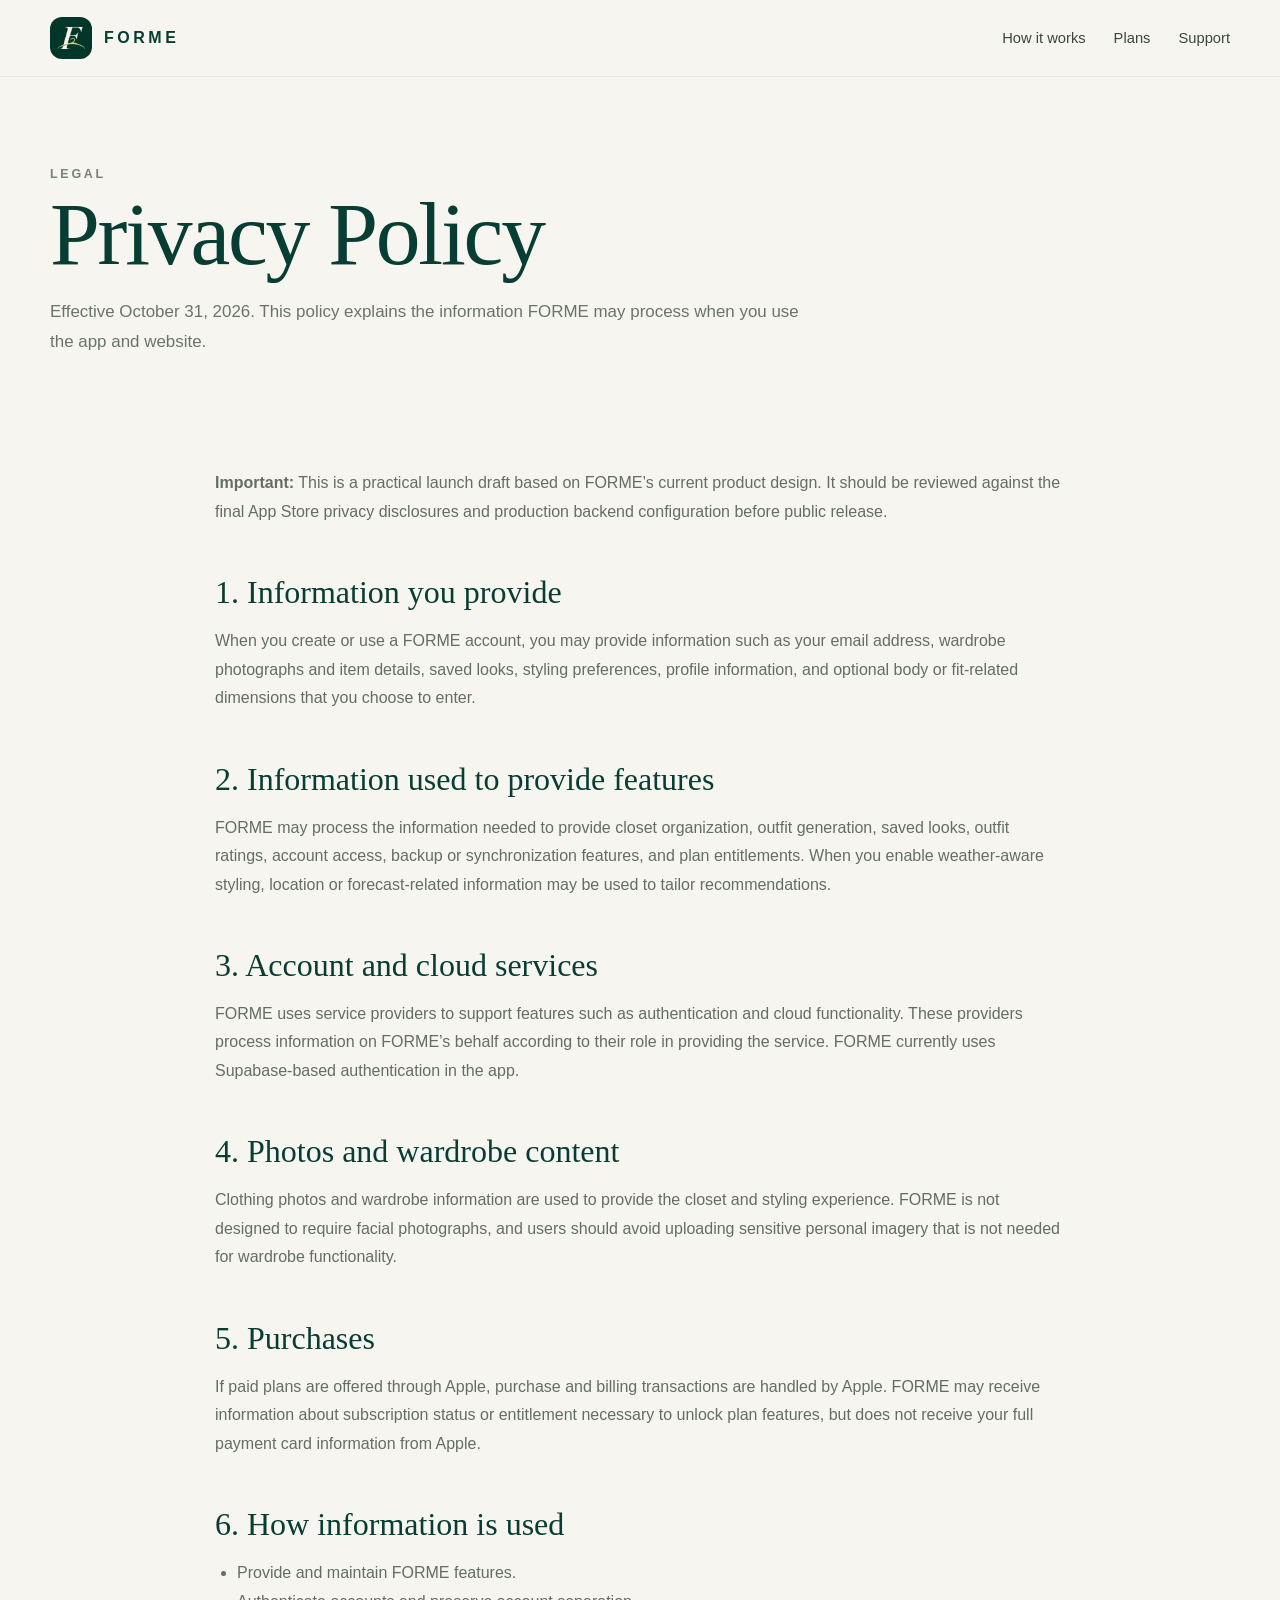
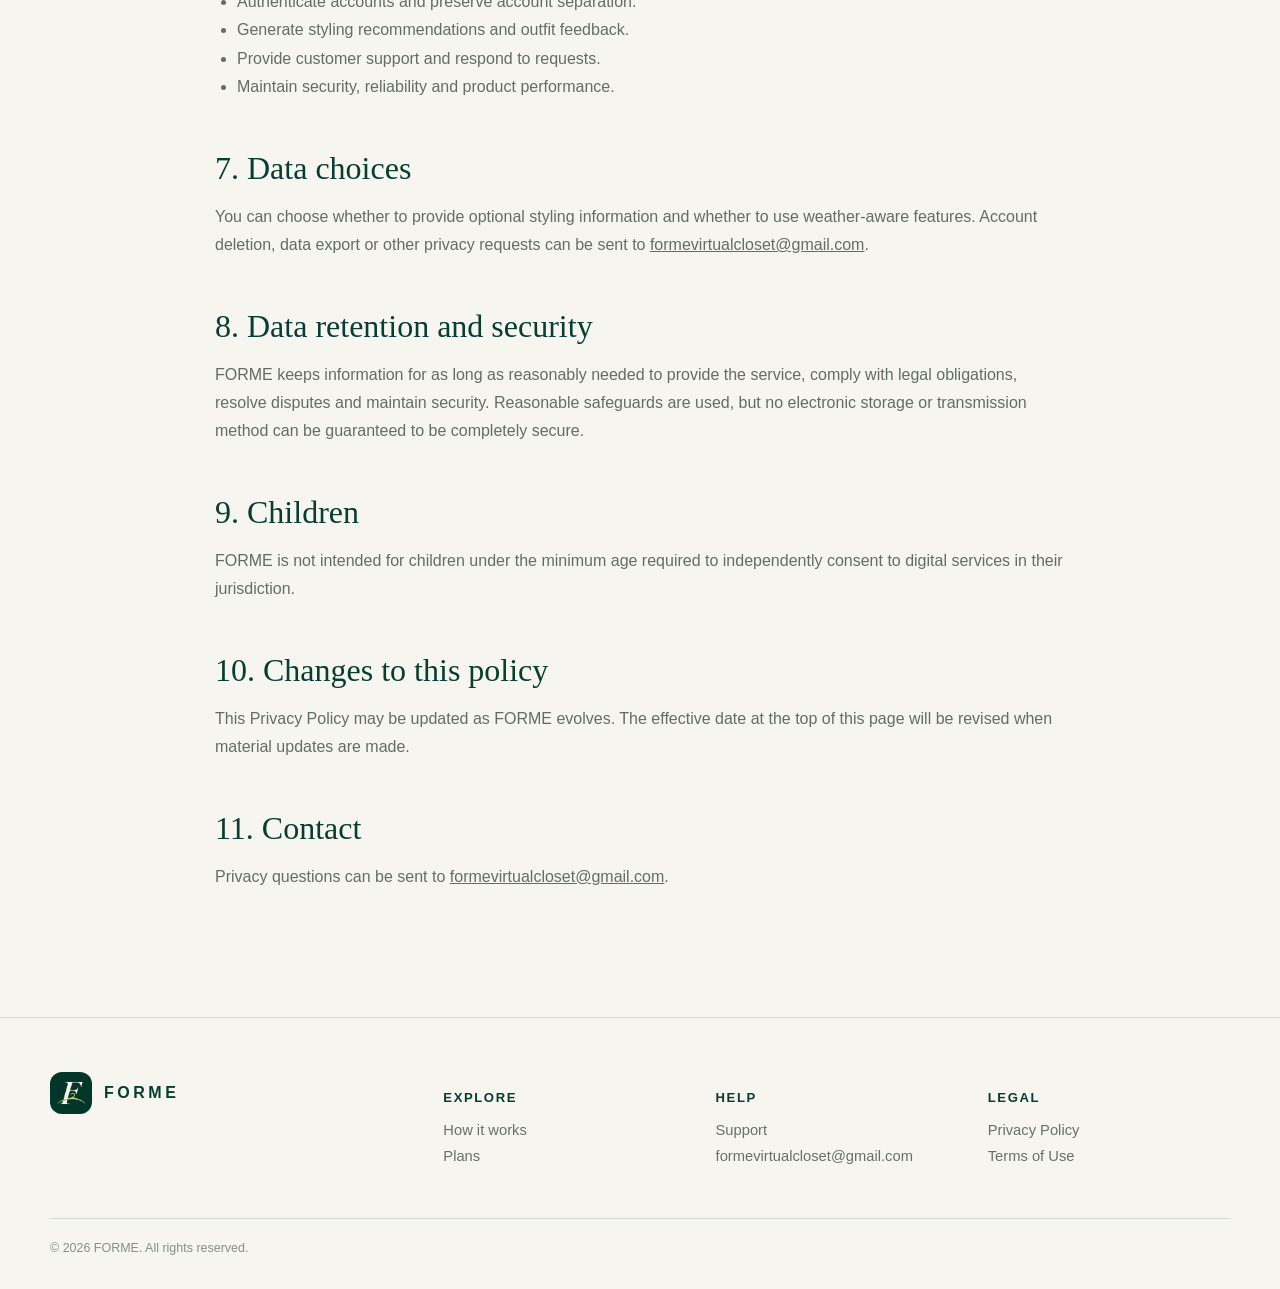
==== privacy.html @ e9fafc0f "Add files via upload" ====
<!doctype html><html lang="en"><head><meta charset="utf-8"><meta name="viewport" content="width=device-width,initial-scale=1"><title>FORME Privacy Policy</title><link rel="icon" href="assets/app-icon.png"><link rel="stylesheet" href="styles.css"><script src="config.js" defer></script><script src="script.js" defer></script></head><body>
<header class="site-header"><div class="container nav"><a class="brand" href="index.html"><img src="assets/app-icon.png" alt="FORME"><span>FORME</span></a><button class="mobile-toggle">☰</button><nav class="nav-links"><a href="how-it-works.html">How it works</a><a href="index.html#plans">Plans</a><a href="support.html">Support</a></nav></div></header>
<main><section class="page-hero"><div class="container"><div class="eyebrow">Legal</div><h1 class="serif">Privacy Policy</h1><p>Effective October 31, 2026. This policy explains the information FORME may process when you use the app and website.</p></div></section><div class="container content-wrap">
<p><strong>Important:</strong> This is a practical launch draft based on FORME’s current product design. It should be reviewed against the final App Store privacy disclosures and production backend configuration before public release.</p>
<h2>1. Information you provide</h2><p>When you create or use a FORME account, you may provide information such as your email address, wardrobe photographs and item details, saved looks, styling preferences, profile information, and optional body or fit-related dimensions that you choose to enter.</p>
<h2>2. Information used to provide features</h2><p>FORME may process the information needed to provide closet organization, outfit generation, saved looks, outfit ratings, account access, backup or synchronization features, and plan entitlements. When you enable weather-aware styling, location or forecast-related information may be used to tailor recommendations.</p>
<h2>3. Account and cloud services</h2><p>FORME uses service providers to support features such as authentication and cloud functionality. These providers process information on FORME’s behalf according to their role in providing the service. FORME currently uses Supabase-based authentication in the app.</p>
<h2>4. Photos and wardrobe content</h2><p>Clothing photos and wardrobe information are used to provide the closet and styling experience. FORME is not designed to require facial photographs, and users should avoid uploading sensitive personal imagery that is not needed for wardrobe functionality.</p>
<h2>5. Purchases</h2><p>If paid plans are offered through Apple, purchase and billing transactions are handled by Apple. FORME may receive information about subscription status or entitlement necessary to unlock plan features, but does not receive your full payment card information from Apple.</p>
<h2>6. How information is used</h2><ul><li>Provide and maintain FORME features.</li><li>Authenticate accounts and preserve account separation.</li><li>Generate styling recommendations and outfit feedback.</li><li>Provide customer support and respond to requests.</li><li>Maintain security, reliability and product performance.</li></ul>
<h2>7. Data choices</h2><p>You can choose whether to provide optional styling information and whether to use weather-aware features. Account deletion, data export or other privacy requests can be sent to <a data-support-email href="#">our support email</a>.</p>
<h2>8. Data retention and security</h2><p>FORME keeps information for as long as reasonably needed to provide the service, comply with legal obligations, resolve disputes and maintain security. Reasonable safeguards are used, but no electronic storage or transmission method can be guaranteed to be completely secure.</p>
<h2>9. Children</h2><p>FORME is not intended for children under the minimum age required to independently consent to digital services in their jurisdiction.</p>
<h2>10. Changes to this policy</h2><p>This Privacy Policy may be updated as FORME evolves. The effective date at the top of this page will be revised when material updates are made.</p>
<h2>11. Contact</h2><p>Privacy questions can be sent to <a data-support-email href="#">our support email</a>.</p>
</div></main>
<footer><div class="container"><div class="footer-grid"><div class="footer-brand"><a class="brand" href="index.html"><img src="assets/app-icon.png" alt="FORME"><span>FORME</span></a></div><div class="footer-col"><h4>Explore</h4><a href="how-it-works.html">How it works</a><a href="index.html#plans">Plans</a></div><div class="footer-col"><h4>Help</h4><a href="support.html">Support</a><a data-support-email href="#">Email us</a></div><div class="footer-col"><h4>Legal</h4><a href="privacy.html">Privacy Policy</a><a href="terms.html">Terms of Use</a></div></div><div class="footer-bottom"><span>© 2026 FORME. All rights reserved.</span></div></div></footer></body></html>
---- styles.css ----
:root {
  --paper: #f7f5ef;
  --paper-2: #efede6;
  --forest: #073d32;
  --forest-2: #124d40;
  --sage: #778471;
  --mist: #d9ded7;
  --ink: #18231f;
  --line: rgba(7,61,50,.14);
  --white: #fff;
  --shadow: 0 24px 70px rgba(22,34,29,.12);
  --radius: 28px;
}
* { box-sizing: border-box; }
html { scroll-behavior: smooth; }
body {
  margin: 0;
  color: var(--ink);
  background: var(--paper);
  font-family: -apple-system, BlinkMacSystemFont, "Segoe UI", Helvetica, Arial, sans-serif;
  -webkit-font-smoothing: antialiased;
}
a { color: inherit; }
img { display:block; max-width:100%; }
.container { width:min(1180px, calc(100% - 48px)); margin:0 auto; }
.serif { font-family: Georgia, "Times New Roman", serif; font-weight:400; letter-spacing:-.025em; }
.eyebrow { font-size:.78rem; letter-spacing:.22em; text-transform:uppercase; color:var(--sage); font-weight:700; }
.muted { color:var(--sage); }
.site-header {
  position:sticky; top:0; z-index:50; backdrop-filter: blur(18px);
  background:rgba(247,245,239,.86); border-bottom:1px solid rgba(7,61,50,.07);
}
.nav { height:76px; display:flex; align-items:center; justify-content:space-between; gap:24px; }
.brand { display:flex; align-items:center; gap:12px; text-decoration:none; font-weight:750; letter-spacing:.22em; color:var(--forest); }
.brand img { width:42px; height:42px; border-radius:12px; }
.nav-links { display:flex; align-items:center; gap:28px; font-size:.92rem; }
.nav-links a { text-decoration:none; color:#38463f; }
.nav-links a:hover { color:var(--forest); }
.nav-cta { padding:11px 16px; background:var(--forest); color:white!important; border-radius:999px; }
.mobile-toggle { display:none; border:0; background:transparent; font-size:1.5rem; }
.hero { padding:56px 0 42px; }
.hero-art { overflow:hidden; border-radius:32px; box-shadow:var(--shadow); border:1px solid rgba(7,61,50,.08); }
.hero-art picture, .hero-art img { width:100%; }
.mobile-hero-copy { display:none; }
.app-store-button {
  display:inline-flex; align-items:center; justify-content:center; gap:12px;
  text-decoration:none; background:#101311; color:white; border-radius:14px;
  min-height:56px; padding:11px 20px; box-shadow:0 10px 24px rgba(0,0,0,.12);
  transition:transform .2s ease, box-shadow .2s ease;
}
.app-store-button:hover { transform:translateY(-2px); box-shadow:0 14px 30px rgba(0,0,0,.16); }
.app-store-button .badge-small { display:block; font-size:.68rem; letter-spacing:.04em; opacity:.75; line-height:1.1; }
.app-store-button .badge-big { display:block; font-size:1.05rem; font-weight:650; line-height:1.2; }
.app-store-button.disabled { opacity:.72; cursor:default; }
.hero-mobile-cta { margin-top:26px; }
.intro { padding:92px 0 46px; text-align:center; }
.intro h1 { font-size:clamp(2.8rem, 7vw, 6.2rem); color:var(--forest); margin:10px auto 22px; max-width:930px; line-height:.95; }
.intro p { max-width:700px; margin:0 auto; font-size:1.16rem; line-height:1.7; color:#647064; }
.features { padding:42px 0 100px; }
.feature-grid { display:grid; grid-template-columns:repeat(4,1fr); gap:16px; }
.feature { padding:30px 24px; border:1px solid var(--line); border-radius:22px; background:rgba(255,255,255,.42); min-height:190px; }
.feature .icon { font-size:1.6rem; color:var(--forest); margin-bottom:24px; }
.feature h3 { margin:0 0 10px; color:var(--forest); font-size:1.05rem; }
.feature p { margin:0; color:#6b766b; line-height:1.6; font-size:.92rem; }
.section { padding:104px 0; }
.section.alt { background:#eeece4; }
.split { display:grid; grid-template-columns:1fr 1fr; gap:70px; align-items:center; }
.section-copy h2 { color:var(--forest); font-size:clamp(2.4rem,5vw,4.8rem); line-height:.98; margin:12px 0 24px; }
.section-copy p { color:#68746a; line-height:1.75; font-size:1.03rem; }
.steps { margin-top:28px; display:grid; gap:16px; }
.step { display:grid; grid-template-columns:36px 1fr; gap:14px; align-items:start; }
.step-num { width:36px; height:36px; border-radius:50%; display:grid; place-items:center; background:var(--forest); color:white; font-size:.8rem; }
.phone-collage { position:relative; min-height:660px; }
.phone { position:absolute; width:56%; border-radius:34px; overflow:hidden; box-shadow:var(--shadow); border:1px solid rgba(7,61,50,.1); background:white; }
.phone.one { left:2%; top:8%; transform:rotate(-5deg); }
.phone.two { right:2%; top:0; transform:rotate(4deg); }
.phone.three { left:23%; top:35%; width:54%; transform:rotate(-1deg); }
.gallery-section { padding:100px 0; overflow:hidden; }
.gallery-title { display:flex; align-items:end; justify-content:space-between; gap:30px; margin-bottom:34px; }
.gallery-title h2 { color:var(--forest); font-size:clamp(2.2rem,4vw,4rem); margin:8px 0 0; }
.gallery-scroll { display:grid; grid-template-columns:repeat(6, minmax(240px, 1fr)); gap:18px; overflow-x:auto; padding:4px 4px 28px; scrollbar-width:thin; }
.gallery-card { min-width:240px; border-radius:24px; overflow:hidden; box-shadow:0 14px 36px rgba(22,34,29,.09); border:1px solid var(--line); background:#fff; }
.plans { padding:104px 0; background:var(--forest); color:white; }
.plans .eyebrow { color:#c1cabc; }
.plans h2 { font-size:clamp(2.6rem,5vw,5rem); margin:10px 0 16px; }
.plans-lead { max-width:670px; color:#d5ddd6; line-height:1.7; }
.plan-grid { margin-top:46px; display:grid; grid-template-columns:repeat(3,1fr); gap:18px; }
.plan { border-radius:26px; padding:30px; background:rgba(255,255,255,.07); border:1px solid rgba(255,255,255,.14); }
.plan.featured { background:#f6f3ea; color:var(--ink); transform:translateY(-10px); }
.plan h3 { font-size:1.25rem; margin:0 0 6px; }
.price { font-family:Georgia,serif; font-size:2.8rem; margin:22px 0 8px; }
.price span { font-family:inherit; font-size:.9rem; opacity:.65; }
.plan ul { list-style:none; padding:0; margin:24px 0 0; display:grid; gap:12px; font-size:.93rem; opacity:.9; }
.plan li::before { content:"✓"; margin-right:9px; }
.cta { padding:116px 0; text-align:center; }
.cta-inner { max-width:850px; margin:auto; }
.cta h2 { font-size:clamp(3rem,7vw,6rem); color:var(--forest); margin:10px 0 24px; line-height:.95; }
.cta p { max-width:620px; margin:0 auto 30px; color:#6a766d; font-size:1.08rem; line-height:1.7; }
footer { border-top:1px solid var(--line); padding:54px 0 34px; }
.footer-grid { display:grid; grid-template-columns:1.5fr repeat(3,1fr); gap:30px; }
.footer-brand p { max-width:320px; line-height:1.6; color:#707b72; font-size:.9rem; }
.footer-col h4 { color:var(--forest); font-size:.82rem; letter-spacing:.12em; text-transform:uppercase; }
.footer-col a { display:block; text-decoration:none; color:#66716a; margin:10px 0; font-size:.92rem; }
.footer-bottom { display:flex; justify-content:space-between; gap:20px; margin-top:44px; padding-top:22px; border-top:1px solid var(--line); color:#849087; font-size:.78rem; }
.page-hero { padding:90px 0 60px; }
.page-hero h1 { font-size:clamp(3rem,7vw,6rem); color:var(--forest); margin:10px 0 20px; line-height:.96; }
.page-hero p { max-width:760px; color:#68746a; line-height:1.75; font-size:1.06rem; }
.content-wrap { max-width:850px; margin:0 auto; padding:20px 0 110px; }
.content-wrap h2 { font-family:Georgia,serif; font-weight:400; color:var(--forest); font-size:2rem; margin:48px 0 14px; }
.content-wrap h3 { color:var(--forest); margin:28px 0 10px; }
.content-wrap p, .content-wrap li { color:#626e65; line-height:1.78; }
.content-wrap ul { padding-left:22px; }
.support-grid { display:grid; grid-template-columns:repeat(2,1fr); gap:18px; padding-bottom:100px; }
.support-card { padding:28px; border:1px solid var(--line); border-radius:22px; background:rgba(255,255,255,.42); }
.support-card h3 { color:var(--forest); margin:0 0 10px; }
.support-card p { color:#6c776e; line-height:1.65; }
.support-card a { color:var(--forest); font-weight:650; }
.mobile-only { display:none; }
@media (max-width: 900px) {
  .nav-links { display:none; position:absolute; top:76px; left:0; right:0; padding:22px 24px; background:var(--paper); border-bottom:1px solid var(--line); flex-direction:column; align-items:flex-start; }
  .nav-links.open { display:flex; }
  .mobile-toggle { display:block; }
  .hero { padding:26px 0 24px; }
  .hero-art { display:none; }
  .mobile-hero-copy { display:grid; grid-template-columns:1fr; gap:24px; }
  .mobile-hero-copy .icon-wrap { width:88px; height:88px; border-radius:24px; overflow:hidden; box-shadow:0 10px 30px rgba(7,61,50,.18); }
  .mobile-hero-copy h1 { color:var(--forest); font-size:clamp(3.3rem,15vw,5.1rem); line-height:.92; margin:10px 0 16px; }
  .mobile-hero-copy p { color:#68746a; line-height:1.65; font-size:1rem; }
  .mobile-hero-shot { border-radius:28px; overflow:hidden; box-shadow:var(--shadow); }
  .intro { padding:72px 0 32px; }
  .feature-grid { grid-template-columns:1fr 1fr; }
  .split { grid-template-columns:1fr; gap:42px; }
  .phone-collage { min-height:590px; order:2; }
  .plan-grid { grid-template-columns:1fr; }
  .plan.featured { transform:none; }
  .footer-grid { grid-template-columns:1fr 1fr; }
  .support-grid { grid-template-columns:1fr; }
}
@media (max-width: 560px) {
  .container { width:min(100% - 28px, 1180px); }
  .nav { height:68px; }
  .brand img { width:36px; height:36px; border-radius:10px; }
  .brand { font-size:.86rem; }
  .feature-grid { grid-template-columns:1fr; }
  .feature { min-height:auto; }
  .section, .gallery-section, .plans { padding:76px 0; }
  .phone-collage { min-height:480px; }
  .phone { width:64%; border-radius:24px; }
  .phone.one { left:0; }
  .phone.two { right:0; }
  .phone.three { left:18%; top:34%; width:64%; }
  .gallery-scroll { grid-template-columns:repeat(6, 74vw); }
  .footer-grid { grid-template-columns:1fr; }
  .footer-bottom { flex-direction:column; }
  .page-hero { padding:64px 0 36px; }
}
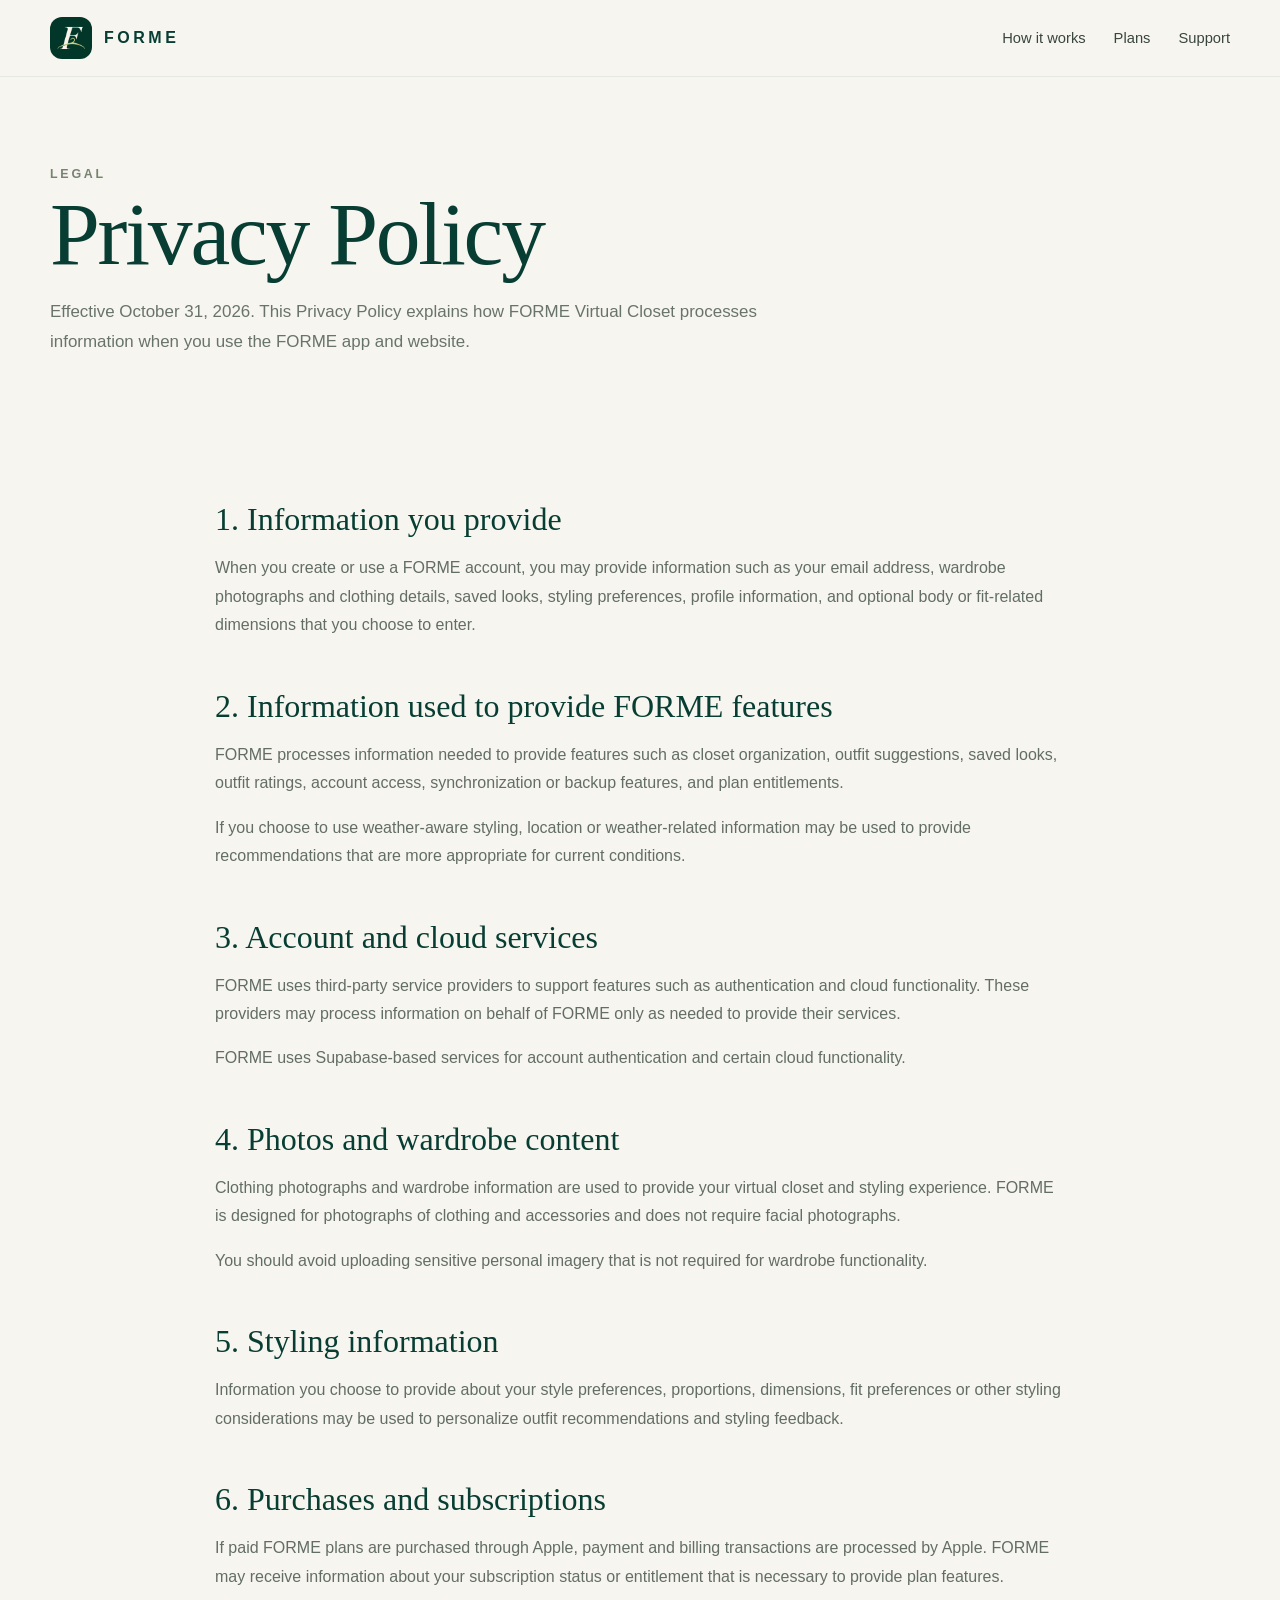
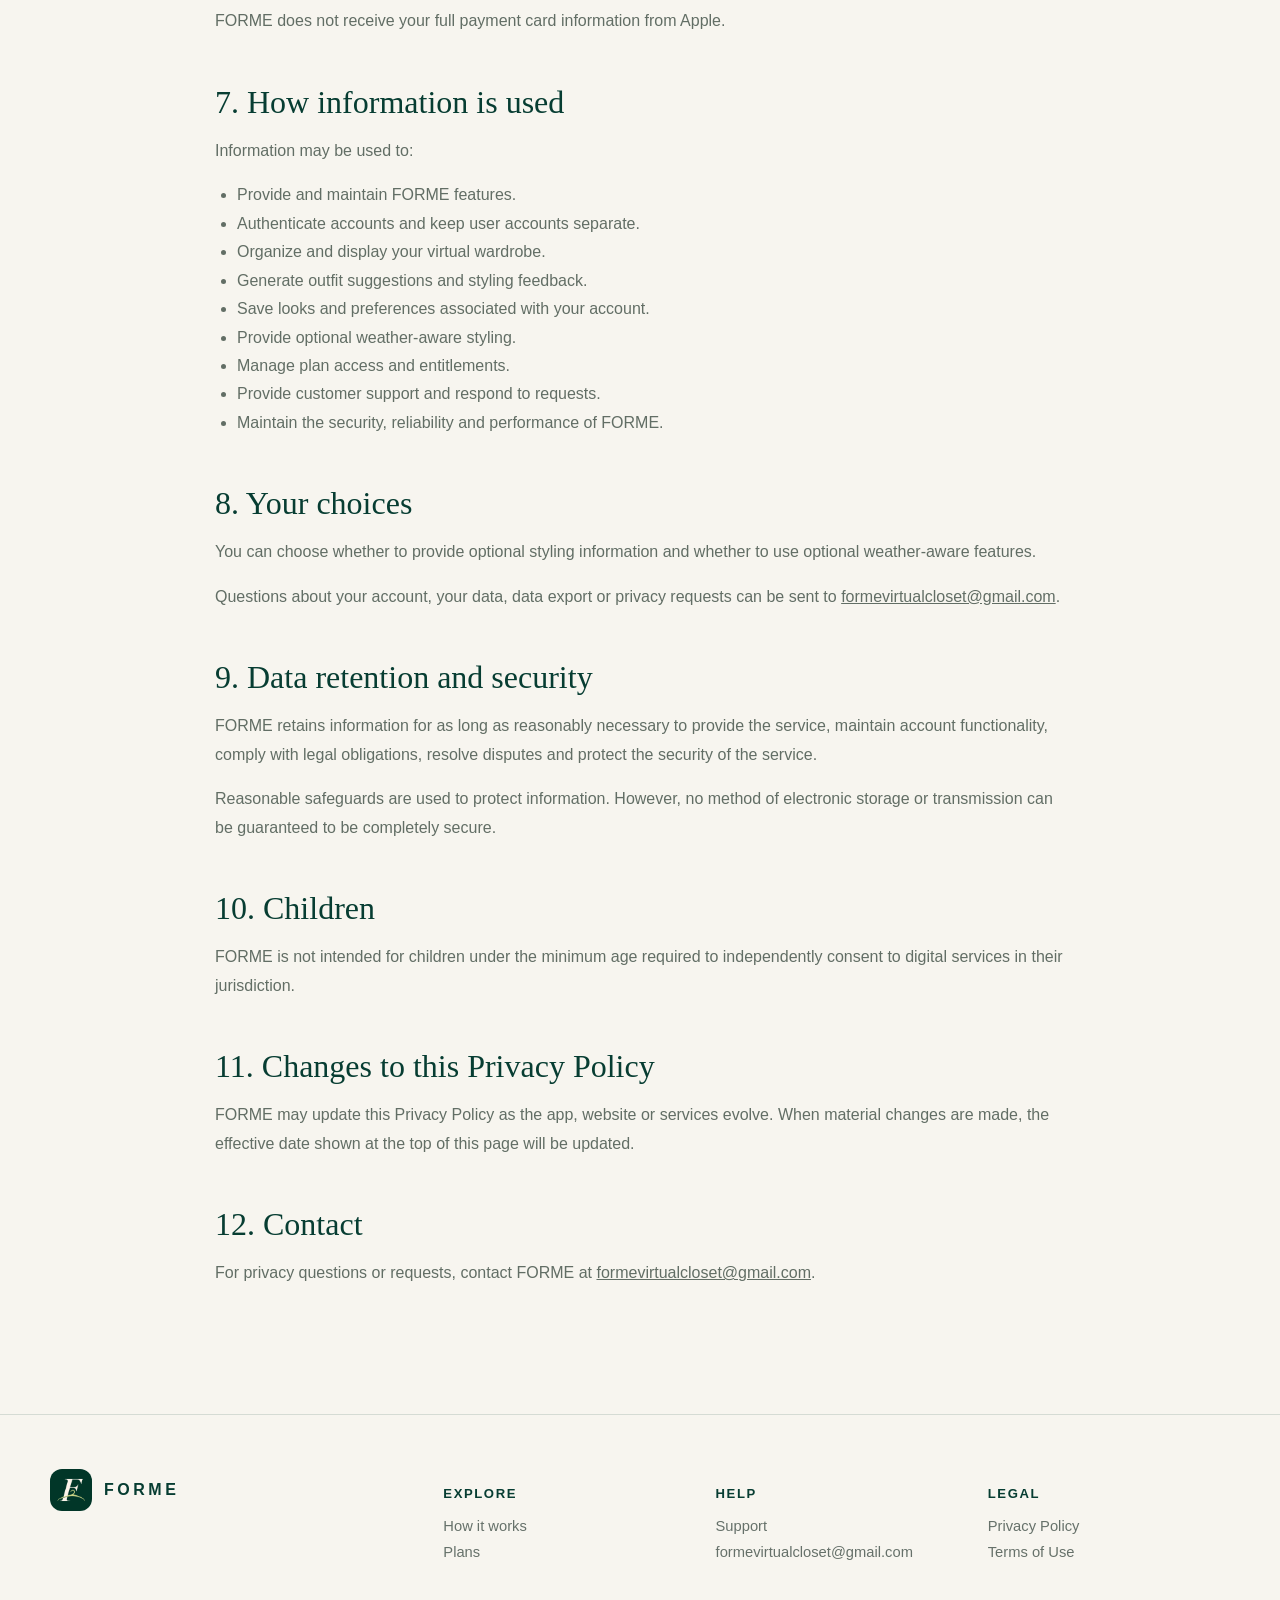
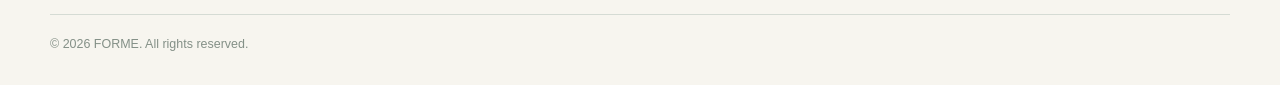
==== commit f33f797c: "Update privacy.html" ====
--- a/privacy.html
+++ b/privacy.html
@@ -1,17 +1,260 @@
-<!doctype html><html lang="en"><head><meta charset="utf-8"><meta name="viewport" content="width=device-width,initial-scale=1"><title>FORME Privacy Policy</title><link rel="icon" href="assets/app-icon.png"><link rel="stylesheet" href="styles.css"><script src="config.js" defer></script><script src="script.js" defer></script></head><body>
-<header class="site-header"><div class="container nav"><a class="brand" href="index.html"><img src="assets/app-icon.png" alt="FORME"><span>FORME</span></a><button class="mobile-toggle">☰</button><nav class="nav-links"><a href="how-it-works.html">How it works</a><a href="index.html#plans">Plans</a><a href="support.html">Support</a></nav></div></header>
-<main><section class="page-hero"><div class="container"><div class="eyebrow">Legal</div><h1 class="serif">Privacy Policy</h1><p>Effective October 31, 2026. This policy explains the information FORME may process when you use the app and website.</p></div></section><div class="container content-wrap">
-<p><strong>Important:</strong> This is a practical launch draft based on FORME’s current product design. It should be reviewed against the final App Store privacy disclosures and production backend configuration before public release.</p>
-<h2>1. Information you provide</h2><p>When you create or use a FORME account, you may provide information such as your email address, wardrobe photographs and item details, saved looks, styling preferences, profile information, and optional body or fit-related dimensions that you choose to enter.</p>
-<h2>2. Information used to provide features</h2><p>FORME may process the information needed to provide closet organization, outfit generation, saved looks, outfit ratings, account access, backup or synchronization features, and plan entitlements. When you enable weather-aware styling, location or forecast-related information may be used to tailor recommendations.</p>
-<h2>3. Account and cloud services</h2><p>FORME uses service providers to support features such as authentication and cloud functionality. These providers process information on FORME’s behalf according to their role in providing the service. FORME currently uses Supabase-based authentication in the app.</p>
-<h2>4. Photos and wardrobe content</h2><p>Clothing photos and wardrobe information are used to provide the closet and styling experience. FORME is not designed to require facial photographs, and users should avoid uploading sensitive personal imagery that is not needed for wardrobe functionality.</p>
-<h2>5. Purchases</h2><p>If paid plans are offered through Apple, purchase and billing transactions are handled by Apple. FORME may receive information about subscription status or entitlement necessary to unlock plan features, but does not receive your full payment card information from Apple.</p>
-<h2>6. How information is used</h2><ul><li>Provide and maintain FORME features.</li><li>Authenticate accounts and preserve account separation.</li><li>Generate styling recommendations and outfit feedback.</li><li>Provide customer support and respond to requests.</li><li>Maintain security, reliability and product performance.</li></ul>
-<h2>7. Data choices</h2><p>You can choose whether to provide optional styling information and whether to use weather-aware features. Account deletion, data export or other privacy requests can be sent to <a data-support-email href="#">our support email</a>.</p>
-<h2>8. Data retention and security</h2><p>FORME keeps information for as long as reasonably needed to provide the service, comply with legal obligations, resolve disputes and maintain security. Reasonable safeguards are used, but no electronic storage or transmission method can be guaranteed to be completely secure.</p>
-<h2>9. Children</h2><p>FORME is not intended for children under the minimum age required to independently consent to digital services in their jurisdiction.</p>
-<h2>10. Changes to this policy</h2><p>This Privacy Policy may be updated as FORME evolves. The effective date at the top of this page will be revised when material updates are made.</p>
-<h2>11. Contact</h2><p>Privacy questions can be sent to <a data-support-email href="#">our support email</a>.</p>
-</div></main>
-<footer><div class="container"><div class="footer-grid"><div class="footer-brand"><a class="brand" href="index.html"><img src="assets/app-icon.png" alt="FORME"><span>FORME</span></a></div><div class="footer-col"><h4>Explore</h4><a href="how-it-works.html">How it works</a><a href="index.html#plans">Plans</a></div><div class="footer-col"><h4>Help</h4><a href="support.html">Support</a><a data-support-email href="#">Email us</a></div><div class="footer-col"><h4>Legal</h4><a href="privacy.html">Privacy Policy</a><a href="terms.html">Terms of Use</a></div></div><div class="footer-bottom"><span>© 2026 FORME. All rights reserved.</span></div></div></footer></body></html>
+<!doctype html>
+<html lang="en">
+<head>
+  <meta charset="utf-8">
+  <meta name="viewport" content="width=device-width,initial-scale=1">
+
+  <title>FORME Privacy Policy</title>
+
+  <meta
+    name="description"
+    content="Read the FORME Virtual Closet Privacy Policy and learn how information is used to provide your closet and styling experience."
+  >
+
+  <link rel="icon" href="assets/app-icon.png">
+  <link rel="stylesheet" href="styles.css">
+
+  <script src="config.js" defer></script>
+  <script src="script.js" defer></script>
+</head>
+
+<body>
+
+<header class="site-header">
+  <div class="container nav">
+
+    <a class="brand" href="index.html">
+      <img src="assets/app-icon.png" alt="FORME">
+      <span>FORME</span>
+    </a>
+
+    <button class="mobile-toggle">☰</button>
+
+    <nav class="nav-links">
+      <a href="how-it-works.html">How it works</a>
+      <a href="index.html#plans">Plans</a>
+      <a href="support.html">Support</a>
+    </nav>
+
+  </div>
+</header>
+
+
+<main>
+
+  <section class="page-hero">
+    <div class="container">
+
+      <div class="eyebrow">Legal</div>
+
+      <h1 class="serif">Privacy Policy</h1>
+
+      <p>
+        Effective October 31, 2026. This Privacy Policy explains how FORME
+        Virtual Closet processes information when you use the FORME app and website.
+      </p>
+
+    </div>
+  </section>
+
+
+  <div class="container content-wrap">
+
+    <h2>1. Information you provide</h2>
+
+    <p>
+      When you create or use a FORME account, you may provide information such
+      as your email address, wardrobe photographs and clothing details, saved
+      looks, styling preferences, profile information, and optional body or
+      fit-related dimensions that you choose to enter.
+    </p>
+
+
+    <h2>2. Information used to provide FORME features</h2>
+
+    <p>
+      FORME processes information needed to provide features such as closet
+      organization, outfit suggestions, saved looks, outfit ratings, account
+      access, synchronization or backup features, and plan entitlements.
+    </p>
+
+    <p>
+      If you choose to use weather-aware styling, location or weather-related
+      information may be used to provide recommendations that are more
+      appropriate for current conditions.
+    </p>
+
+
+    <h2>3. Account and cloud services</h2>
+
+    <p>
+      FORME uses third-party service providers to support features such as
+      authentication and cloud functionality. These providers may process
+      information on behalf of FORME only as needed to provide their services.
+    </p>
+
+    <p>
+      FORME uses Supabase-based services for account authentication and certain
+      cloud functionality.
+    </p>
+
+
+    <h2>4. Photos and wardrobe content</h2>
+
+    <p>
+      Clothing photographs and wardrobe information are used to provide your
+      virtual closet and styling experience. FORME is designed for photographs
+      of clothing and accessories and does not require facial photographs.
+    </p>
+
+    <p>
+      You should avoid uploading sensitive personal imagery that is not required
+      for wardrobe functionality.
+    </p>
+
+
+    <h2>5. Styling information</h2>
+
+    <p>
+      Information you choose to provide about your style preferences,
+      proportions, dimensions, fit preferences or other styling considerations
+      may be used to personalize outfit recommendations and styling feedback.
+    </p>
+
+
+    <h2>6. Purchases and subscriptions</h2>
+
+    <p>
+      If paid FORME plans are purchased through Apple, payment and billing
+      transactions are processed by Apple. FORME may receive information about
+      your subscription status or entitlement that is necessary to provide plan
+      features.
+    </p>
+
+    <p>
+      FORME does not receive your full payment card information from Apple.
+    </p>
+
+
+    <h2>7. How information is used</h2>
+
+    <p>Information may be used to:</p>
+
+    <ul>
+      <li>Provide and maintain FORME features.</li>
+      <li>Authenticate accounts and keep user accounts separate.</li>
+      <li>Organize and display your virtual wardrobe.</li>
+      <li>Generate outfit suggestions and styling feedback.</li>
+      <li>Save looks and preferences associated with your account.</li>
+      <li>Provide optional weather-aware styling.</li>
+      <li>Manage plan access and entitlements.</li>
+      <li>Provide customer support and respond to requests.</li>
+      <li>Maintain the security, reliability and performance of FORME.</li>
+    </ul>
+
+
+    <h2>8. Your choices</h2>
+
+    <p>
+      You can choose whether to provide optional styling information and whether
+      to use optional weather-aware features.
+    </p>
+
+    <p>
+      Questions about your account, your data, data export or privacy requests
+      can be sent to
+      <a data-support-email href="#">formevirtualcloset@gmail.com</a>.
+    </p>
+
+
+    <h2>9. Data retention and security</h2>
+
+    <p>
+      FORME retains information for as long as reasonably necessary to provide
+      the service, maintain account functionality, comply with legal
+      obligations, resolve disputes and protect the security of the service.
+    </p>
+
+    <p>
+      Reasonable safeguards are used to protect information. However, no method
+      of electronic storage or transmission can be guaranteed to be completely
+      secure.
+    </p>
+
+
+    <h2>10. Children</h2>
+
+    <p>
+      FORME is not intended for children under the minimum age required to
+      independently consent to digital services in their jurisdiction.
+    </p>
+
+
+    <h2>11. Changes to this Privacy Policy</h2>
+
+    <p>
+      FORME may update this Privacy Policy as the app, website or services
+      evolve. When material changes are made, the effective date shown at the
+      top of this page will be updated.
+    </p>
+
+
+    <h2>12. Contact</h2>
+
+    <p>
+      For privacy questions or requests, contact FORME at
+      <a data-support-email href="#">formevirtualcloset@gmail.com</a>.
+    </p>
+
+  </div>
+
+</main>
+
+
+<footer>
+
+  <div class="container">
+
+    <div class="footer-grid">
+
+      <div class="footer-brand">
+        <a class="brand" href="index.html">
+          <img src="assets/app-icon.png" alt="FORME">
+          <span>FORME</span>
+        </a>
+      </div>
+
+
+      <div class="footer-col">
+        <h4>Explore</h4>
+        <a href="how-it-works.html">How it works</a>
+        <a href="index.html#plans">Plans</a>
+      </div>
+
+
+      <div class="footer-col">
+        <h4>Help</h4>
+        <a href="support.html">Support</a>
+        <a data-support-email href="#">Email us</a>
+      </div>
+
+
+      <div class="footer-col">
+        <h4>Legal</h4>
+        <a href="privacy.html">Privacy Policy</a>
+        <a href="terms.html">Terms of Use</a>
+      </div>
+
+    </div>
+
+
+    <div class="footer-bottom">
+      <span>© 2026 FORME. All rights reserved.</span>
+    </div>
+
+  </div>
+
+</footer>
+
+</body>
+</html>
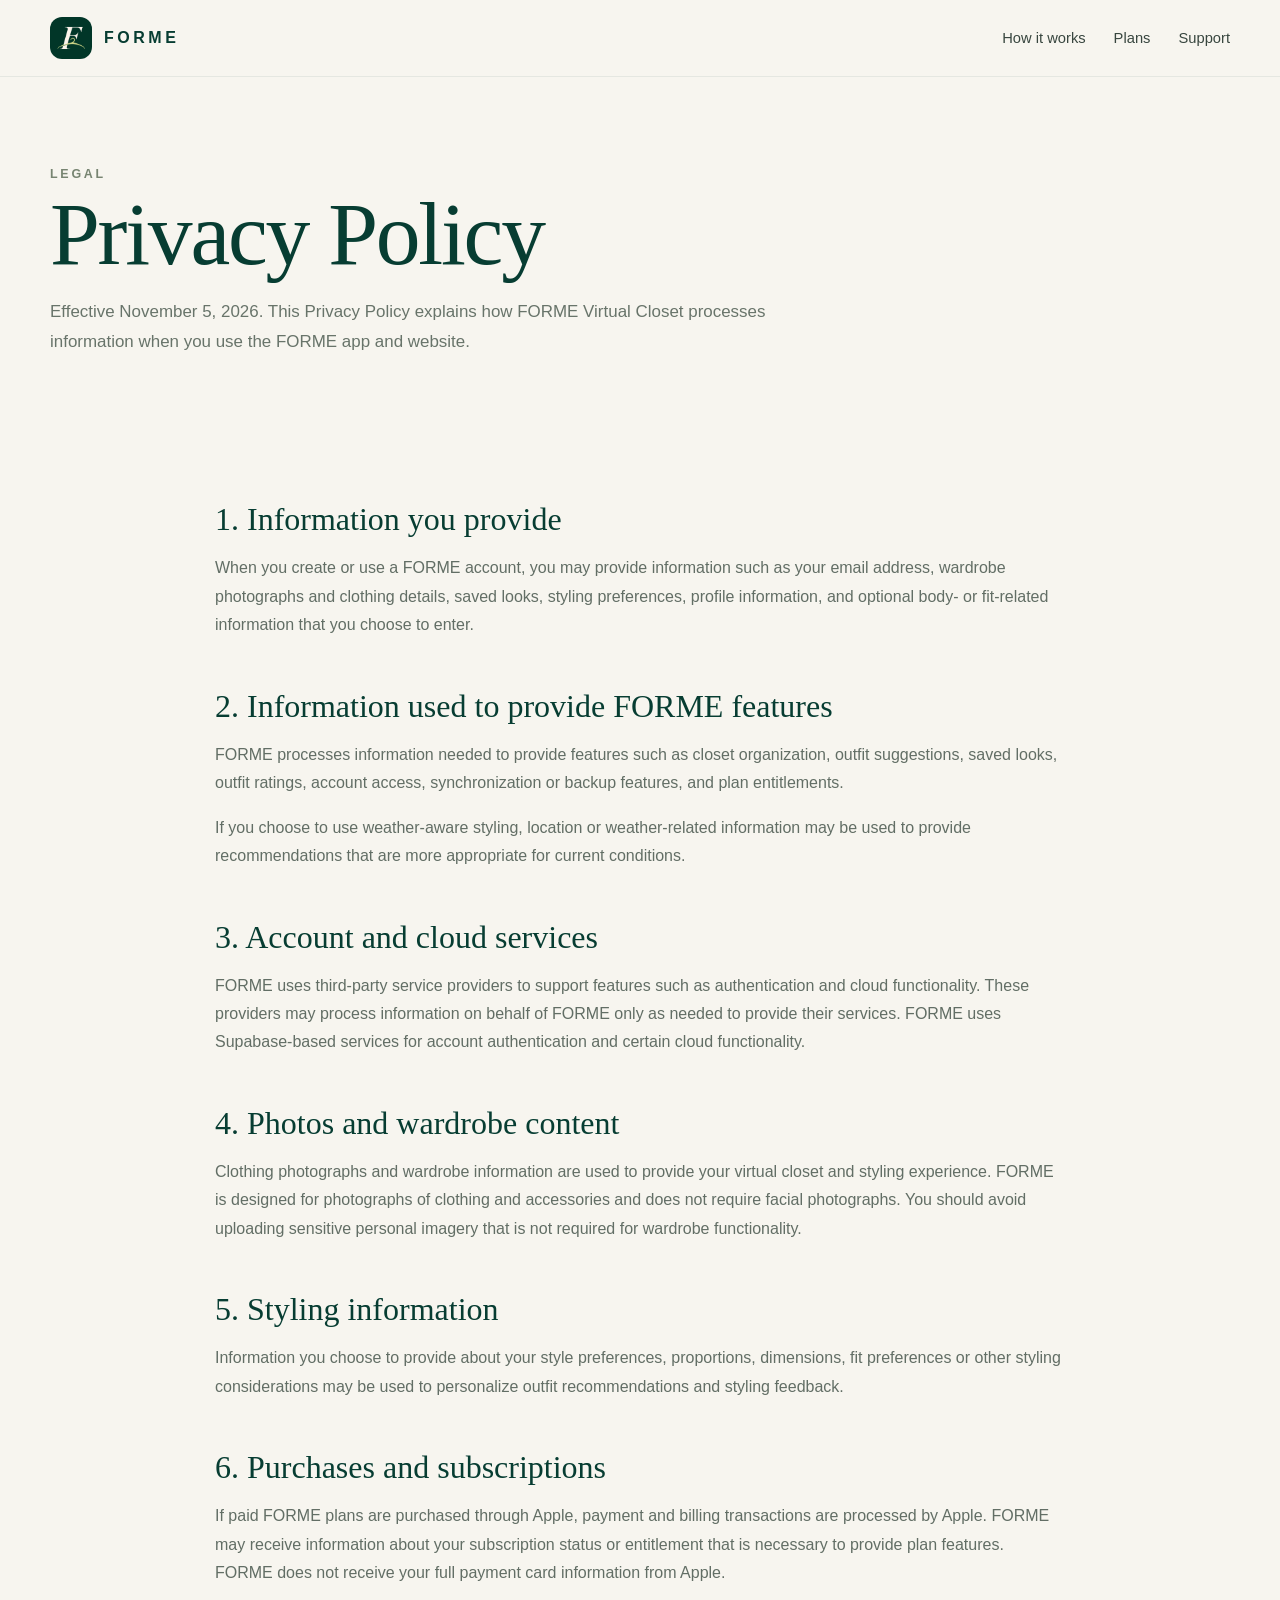
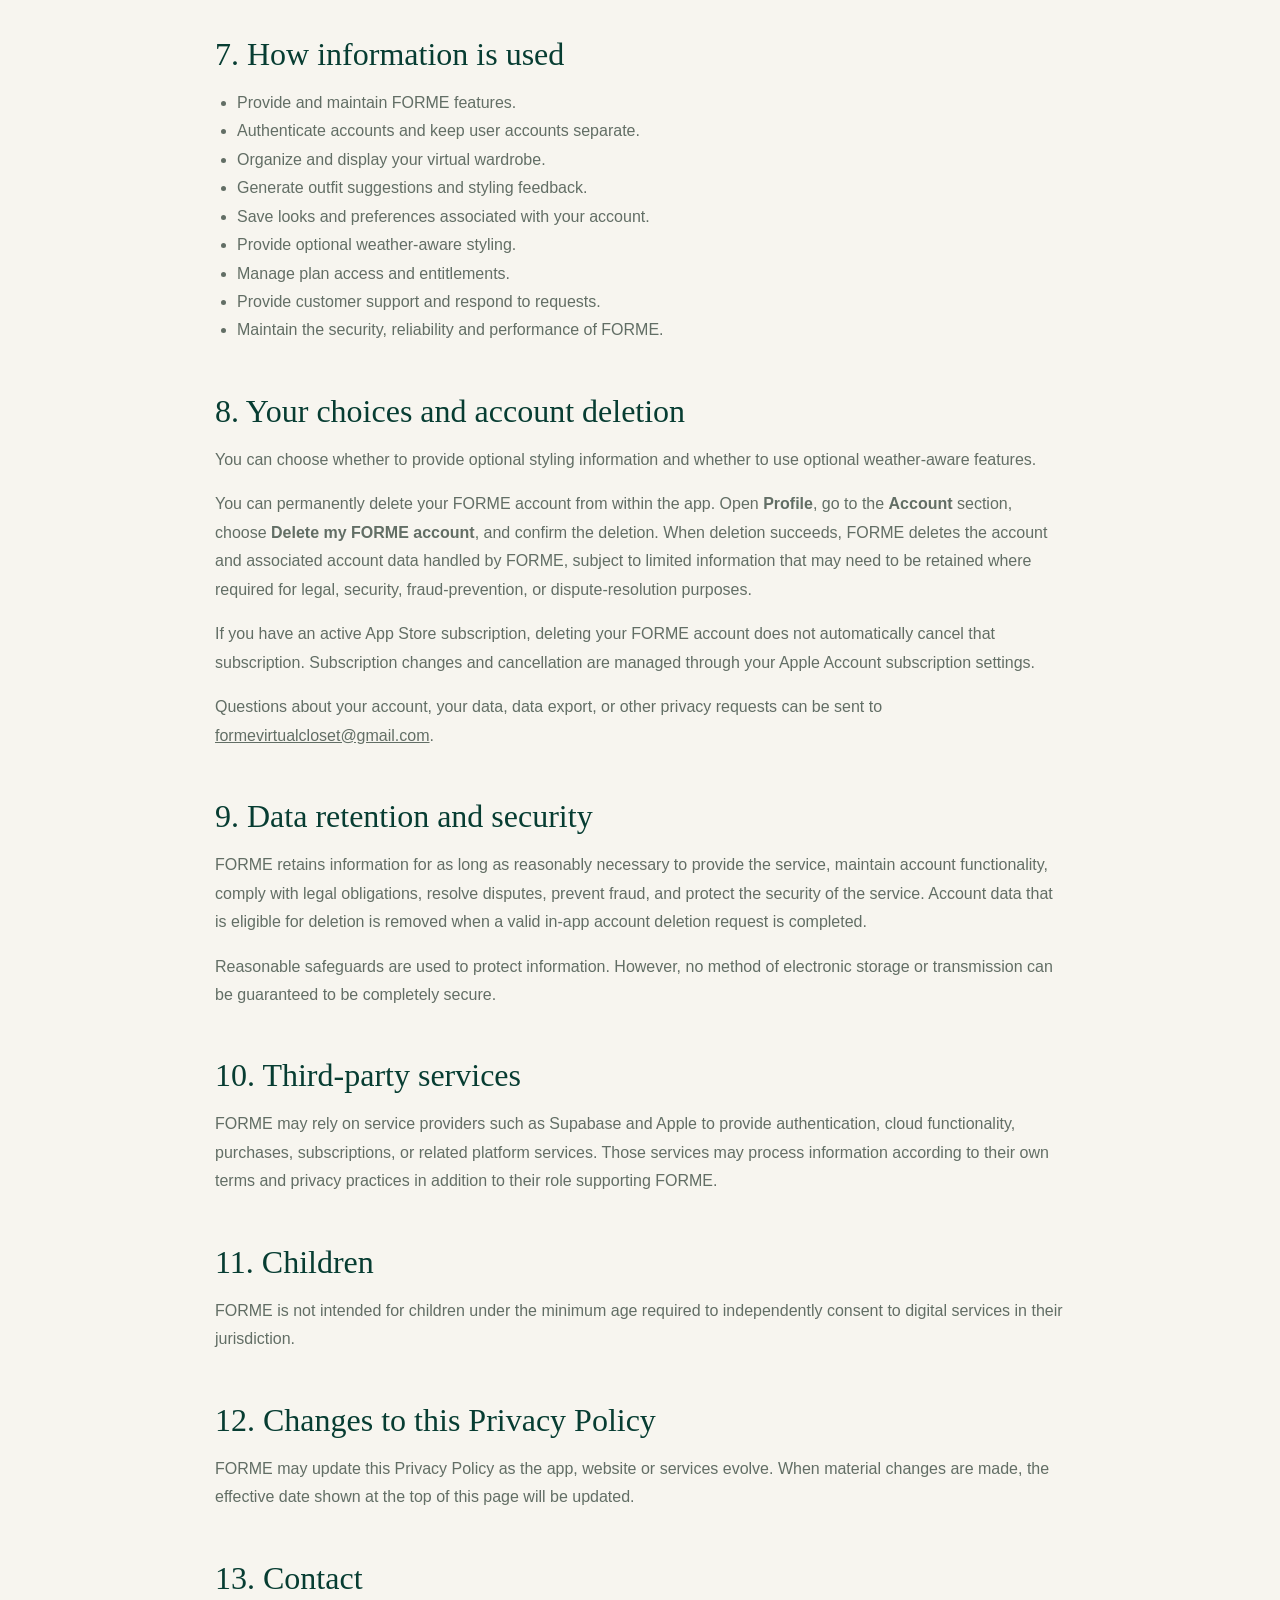
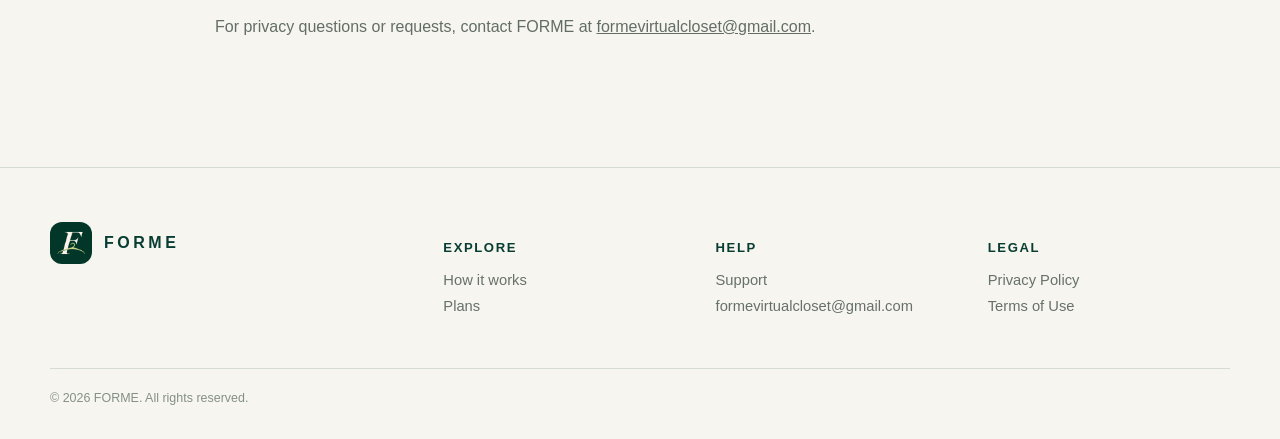
==== commit 787314be: "Update App Store legal and support pages" ====
--- a/privacy.html
+++ b/privacy.html
@@ -3,258 +3,73 @@
 <head>
   <meta charset="utf-8">
   <meta name="viewport" content="width=device-width,initial-scale=1">
-
   <title>FORME Privacy Policy</title>
-
-  <meta
-    name="description"
-    content="Read the FORME Virtual Closet Privacy Policy and learn how information is used to provide your closet and styling experience."
-  >
-
+  <meta name="description" content="FORME Virtual Closet Privacy Policy, including account deletion and data choices.">
   <link rel="icon" href="assets/app-icon.png">
   <link rel="stylesheet" href="styles.css">
-
   <script src="config.js" defer></script>
   <script src="script.js" defer></script>
 </head>
+<body>
+<header class="site-header"><div class="container nav"><a class="brand" href="index.html"><img src="assets/app-icon.png" alt="FORME"><span>FORME</span></a><button class="mobile-toggle">☰</button><nav class="nav-links"><a href="how-it-works.html">How it works</a><a href="index.html#plans">Plans</a><a href="support.html">Support</a></nav></div></header>
+<main>
+<section class="page-hero"><div class="container"><div class="eyebrow">Legal</div><h1 class="serif">Privacy Policy</h1><p>Effective November 5, 2026. This Privacy Policy explains how FORME Virtual Closet processes information when you use the FORME app and website.</p></div></section>
+<div class="container content-wrap">
+<h2>1. Information you provide</h2>
+<p>When you create or use a FORME account, you may provide information such as your email address, wardrobe photographs and clothing details, saved looks, styling preferences, profile information, and optional body- or fit-related information that you choose to enter.</p>
 
-<body>
+<h2>2. Information used to provide FORME features</h2>
+<p>FORME processes information needed to provide features such as closet organization, outfit suggestions, saved looks, outfit ratings, account access, synchronization or backup features, and plan entitlements.</p>
+<p>If you choose to use weather-aware styling, location or weather-related information may be used to provide recommendations that are more appropriate for current conditions.</p>
 
-<header class="site-header">
-  <div class="container nav">
+<h2>3. Account and cloud services</h2>
+<p>FORME uses third-party service providers to support features such as authentication and cloud functionality. These providers may process information on behalf of FORME only as needed to provide their services. FORME uses Supabase-based services for account authentication and certain cloud functionality.</p>
 
-    <a class="brand" href="index.html">
-      <img src="assets/app-icon.png" alt="FORME">
-      <span>FORME</span>
-    </a>
+<h2>4. Photos and wardrobe content</h2>
+<p>Clothing photographs and wardrobe information are used to provide your virtual closet and styling experience. FORME is designed for photographs of clothing and accessories and does not require facial photographs. You should avoid uploading sensitive personal imagery that is not required for wardrobe functionality.</p>
 
-    <button class="mobile-toggle">☰</button>
+<h2>5. Styling information</h2>
+<p>Information you choose to provide about your style preferences, proportions, dimensions, fit preferences or other styling considerations may be used to personalize outfit recommendations and styling feedback.</p>
 
-    <nav class="nav-links">
-      <a href="how-it-works.html">How it works</a>
-      <a href="index.html#plans">Plans</a>
-      <a href="support.html">Support</a>
-    </nav>
+<h2>6. Purchases and subscriptions</h2>
+<p>If paid FORME plans are purchased through Apple, payment and billing transactions are processed by Apple. FORME may receive information about your subscription status or entitlement that is necessary to provide plan features. FORME does not receive your full payment card information from Apple.</p>
 
-  </div>
-</header>
+<h2>7. How information is used</h2>
+<ul>
+  <li>Provide and maintain FORME features.</li>
+  <li>Authenticate accounts and keep user accounts separate.</li>
+  <li>Organize and display your virtual wardrobe.</li>
+  <li>Generate outfit suggestions and styling feedback.</li>
+  <li>Save looks and preferences associated with your account.</li>
+  <li>Provide optional weather-aware styling.</li>
+  <li>Manage plan access and entitlements.</li>
+  <li>Provide customer support and respond to requests.</li>
+  <li>Maintain the security, reliability and performance of FORME.</li>
+</ul>
 
+<h2 id="account-deletion">8. Your choices and account deletion</h2>
+<p>You can choose whether to provide optional styling information and whether to use optional weather-aware features.</p>
+<p>You can permanently delete your FORME account from within the app. Open <strong>Profile</strong>, go to the <strong>Account</strong> section, choose <strong>Delete my FORME account</strong>, and confirm the deletion. When deletion succeeds, FORME deletes the account and associated account data handled by FORME, subject to limited information that may need to be retained where required for legal, security, fraud-prevention, or dispute-resolution purposes.</p>
+<p>If you have an active App Store subscription, deleting your FORME account does not automatically cancel that subscription. Subscription changes and cancellation are managed through your Apple Account subscription settings.</p>
+<p>Questions about your account, your data, data export, or other privacy requests can be sent to <a data-support-email href="#">formevirtualcloset@gmail.com</a>.</p>
 
-<main>
+<h2>9. Data retention and security</h2>
+<p>FORME retains information for as long as reasonably necessary to provide the service, maintain account functionality, comply with legal obligations, resolve disputes, prevent fraud, and protect the security of the service. Account data that is eligible for deletion is removed when a valid in-app account deletion request is completed.</p>
+<p>Reasonable safeguards are used to protect information. However, no method of electronic storage or transmission can be guaranteed to be completely secure.</p>
 
-  <section class="page-hero">
-    <div class="container">
+<h2>10. Third-party services</h2>
+<p>FORME may rely on service providers such as Supabase and Apple to provide authentication, cloud functionality, purchases, subscriptions, or related platform services. Those services may process information according to their own terms and privacy practices in addition to their role supporting FORME.</p>
 
-      <div class="eyebrow">Legal</div>
+<h2>11. Children</h2>
+<p>FORME is not intended for children under the minimum age required to independently consent to digital services in their jurisdiction.</p>
 
-      <h1 class="serif">Privacy Policy</h1>
+<h2>12. Changes to this Privacy Policy</h2>
+<p>FORME may update this Privacy Policy as the app, website or services evolve. When material changes are made, the effective date shown at the top of this page will be updated.</p>
 
-      <p>
-        Effective October 31, 2026. This Privacy Policy explains how FORME
-        Virtual Closet processes information when you use the FORME app and website.
-      </p>
-
-    </div>
-  </section>
-
-
-  <div class="container content-wrap">
-
-    <h2>1. Information you provide</h2>
-
-    <p>
-      When you create or use a FORME account, you may provide information such
-      as your email address, wardrobe photographs and clothing details, saved
-      looks, styling preferences, profile information, and optional body or
-      fit-related dimensions that you choose to enter.
-    </p>
-
-
-    <h2>2. Information used to provide FORME features</h2>
-
-    <p>
-      FORME processes information needed to provide features such as closet
-      organization, outfit suggestions, saved looks, outfit ratings, account
-      access, synchronization or backup features, and plan entitlements.
-    </p>
-
-    <p>
-      If you choose to use weather-aware styling, location or weather-related
-      information may be used to provide recommendations that are more
-      appropriate for current conditions.
-    </p>
-
-
-    <h2>3. Account and cloud services</h2>
-
-    <p>
-      FORME uses third-party service providers to support features such as
-      authentication and cloud functionality. These providers may process
-      information on behalf of FORME only as needed to provide their services.
-    </p>
-
-    <p>
-      FORME uses Supabase-based services for account authentication and certain
-      cloud functionality.
-    </p>
-
-
-    <h2>4. Photos and wardrobe content</h2>
-
-    <p>
-      Clothing photographs and wardrobe information are used to provide your
-      virtual closet and styling experience. FORME is designed for photographs
-      of clothing and accessories and does not require facial photographs.
-    </p>
-
-    <p>
-      You should avoid uploading sensitive personal imagery that is not required
-      for wardrobe functionality.
-    </p>
-
-
-    <h2>5. Styling information</h2>
-
-    <p>
-      Information you choose to provide about your style preferences,
-      proportions, dimensions, fit preferences or other styling considerations
-      may be used to personalize outfit recommendations and styling feedback.
-    </p>
-
-
-    <h2>6. Purchases and subscriptions</h2>
-
-    <p>
-      If paid FORME plans are purchased through Apple, payment and billing
-      transactions are processed by Apple. FORME may receive information about
-      your subscription status or entitlement that is necessary to provide plan
-      features.
-    </p>
-
-    <p>
-      FORME does not receive your full payment card information from Apple.
-    </p>
-
-
-    <h2>7. How information is used</h2>
-
-    <p>Information may be used to:</p>
-
-    <ul>
-      <li>Provide and maintain FORME features.</li>
-      <li>Authenticate accounts and keep user accounts separate.</li>
-      <li>Organize and display your virtual wardrobe.</li>
-      <li>Generate outfit suggestions and styling feedback.</li>
-      <li>Save looks and preferences associated with your account.</li>
-      <li>Provide optional weather-aware styling.</li>
-      <li>Manage plan access and entitlements.</li>
-      <li>Provide customer support and respond to requests.</li>
-      <li>Maintain the security, reliability and performance of FORME.</li>
-    </ul>
-
-
-    <h2>8. Your choices</h2>
-
-    <p>
-      You can choose whether to provide optional styling information and whether
-      to use optional weather-aware features.
-    </p>
-
-    <p>
-      Questions about your account, your data, data export or privacy requests
-      can be sent to
-      <a data-support-email href="#">formevirtualcloset@gmail.com</a>.
-    </p>
-
-
-    <h2>9. Data retention and security</h2>
-
-    <p>
-      FORME retains information for as long as reasonably necessary to provide
-      the service, maintain account functionality, comply with legal
-      obligations, resolve disputes and protect the security of the service.
-    </p>
-
-    <p>
-      Reasonable safeguards are used to protect information. However, no method
-      of electronic storage or transmission can be guaranteed to be completely
-      secure.
-    </p>
-
-
-    <h2>10. Children</h2>
-
-    <p>
-      FORME is not intended for children under the minimum age required to
-      independently consent to digital services in their jurisdiction.
-    </p>
-
-
-    <h2>11. Changes to this Privacy Policy</h2>
-
-    <p>
-      FORME may update this Privacy Policy as the app, website or services
-      evolve. When material changes are made, the effective date shown at the
-      top of this page will be updated.
-    </p>
-
-
-    <h2>12. Contact</h2>
-
-    <p>
-      For privacy questions or requests, contact FORME at
-      <a data-support-email href="#">formevirtualcloset@gmail.com</a>.
-    </p>
-
-  </div>
-
+<h2>13. Contact</h2>
+<p>For privacy questions or requests, contact FORME at <a data-support-email href="#">formevirtualcloset@gmail.com</a>.</p>
+</div>
 </main>
-
-
-<footer>
-
-  <div class="container">
-
-    <div class="footer-grid">
-
-      <div class="footer-brand">
-        <a class="brand" href="index.html">
-          <img src="assets/app-icon.png" alt="FORME">
-          <span>FORME</span>
-        </a>
-      </div>
-
-
-      <div class="footer-col">
-        <h4>Explore</h4>
-        <a href="how-it-works.html">How it works</a>
-        <a href="index.html#plans">Plans</a>
-      </div>
-
-
-      <div class="footer-col">
-        <h4>Help</h4>
-        <a href="support.html">Support</a>
-        <a data-support-email href="#">Email us</a>
-      </div>
-
-
-      <div class="footer-col">
-        <h4>Legal</h4>
-        <a href="privacy.html">Privacy Policy</a>
-        <a href="terms.html">Terms of Use</a>
-      </div>
-
-    </div>
-
-
-    <div class="footer-bottom">
-      <span>© 2026 FORME. All rights reserved.</span>
-    </div>
-
-  </div>
-
-</footer>
-
+<footer><div class="container"><div class="footer-grid"><div class="footer-brand"><a class="brand" href="index.html"><img src="assets/app-icon.png" alt="FORME"><span>FORME</span></a></div><div class="footer-col"><h4>Explore</h4><a href="how-it-works.html">How it works</a><a href="index.html#plans">Plans</a></div><div class="footer-col"><h4>Help</h4><a href="support.html">Support</a><a data-support-email href="#">Email us</a></div><div class="footer-col"><h4>Legal</h4><a href="privacy.html">Privacy Policy</a><a href="terms.html">Terms of Use</a></div></div><div class="footer-bottom"><span>© 2026 FORME. All rights reserved.</span></div></div></footer>
 </body>
 </html>
